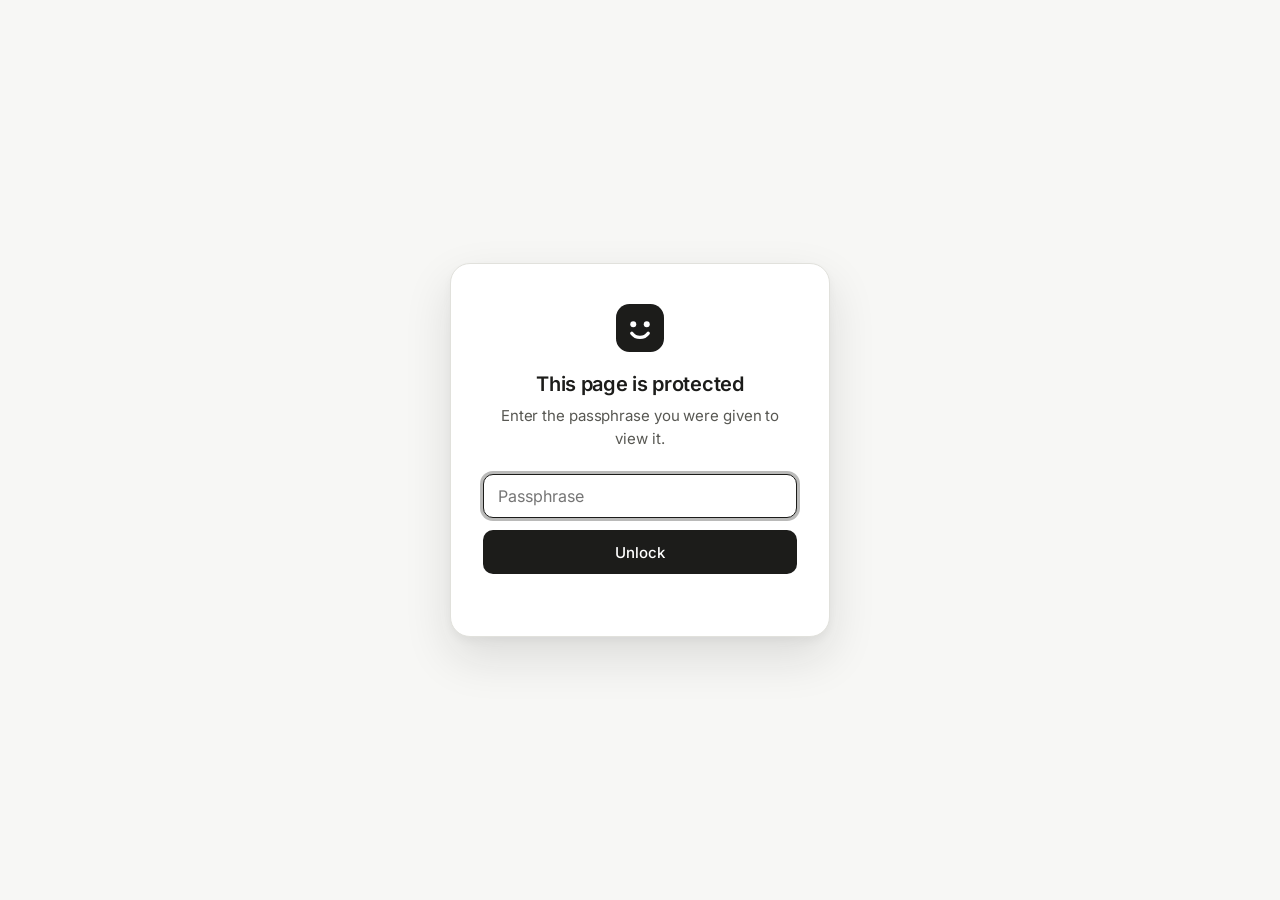
==== src/ui/static/artifact-unlock.html @ 715becd6 "New look: light, monochrome design system built on Inter Replace the neon-green, monospace "technica" ====
<!DOCTYPE html>
<html lang="en">
<head>
    <meta charset="UTF-8">
    <meta name="viewport" content="width=device-width, initial-scale=1.0">
    <title>Protected Artifact - Open Assistant</title>
    <!-- This page is served to anonymous visitors and must stay fully
         self-contained: on deployments where only the artifact route is
         public (e.g. behind an authenticating reverse proxy), any
         same-origin asset reference would bounce the visitor to a login
         wall. Everything the gate needs is inlined below — add no external
         references here. -->
    <link rel="icon" href="data:image/svg+xml,%3Csvg xmlns='http://www.w3.org/2000/svg' viewBox='0 0 32 32'%3E%3Crect width='32' height='32' rx='9' fill='%231c1c1a'/%3E%3Ccircle cx='11.5' cy='13.5' r='2' fill='white'/%3E%3Ccircle cx='20.5' cy='13.5' r='2' fill='white'/%3E%3Cpath d='M10.5 19.5c1.4 1.9 3.3 2.8 5.5 2.8s4.1-.9 5.5-2.8' fill='none' stroke='white' stroke-width='2.2' stroke-linecap='round'/%3E%3C/svg%3E">
    <style>
        /* Anonymous, self-contained page (see the comment above): it can't
           load theme.js or the design-system stylesheets, so it mirrors the
           handful of tokens it needs from css/tokens.css and inlines the
           Inter latin subset. It follows the OS colour preference directly -
           there is no signed-in user here to have a preference for. */
        @font-face {
            font-family: 'Inter';
            font-style: normal;
            font-weight: 100 900;
            font-display: swap;
            src: url([data-uri]) format('woff2');
        }
        :root {
            color-scheme: light;
            --color-bg: #f7f7f5;
            --color-surface: #ffffff;
            --color-sunken: #f1f1ee;
            --color-border: #e1e1dc;
            --color-border-control: #8e8e87;
            --color-text: #1c1c1a;
            --color-text-secondary: #585853;
            --color-accent: #1c1c1a;
            --color-accent-hover: #3a3a37;
            --color-on-accent: #ffffff;
            --color-focus-ring: rgba(28, 28, 26, 0.3);
            --color-danger-fg: #a63a32;
            --shadow-lg: 0 4px 8px rgba(28, 28, 26, 0.04), 0 20px 48px rgba(28, 28, 26, 0.12);
        }
        @media (prefers-color-scheme: dark) {
            :root {
                color-scheme: dark;
                --color-bg: #121211;
                --color-surface: #1b1b19;
                --color-sunken: #232321;
                --color-border: #2f2f2c;
                --color-border-control: #6b6b65;
                --color-text: #ededea;
                --color-text-secondary: #b5b5af;
                --color-accent: #ededea;
                --color-accent-hover: #cfcfc9;
                --color-on-accent: #121211;
                --color-focus-ring: rgba(237, 237, 234, 0.3);
                --color-danger-fg: #f29c94;
                --shadow-lg: 0 4px 8px rgba(0, 0, 0, 0.3), 0 20px 48px rgba(0, 0, 0, 0.45);
            }
        }
        * { box-sizing: border-box; }
        body {
            margin: 0;
            min-height: 100vh;
            display: flex;
            align-items: center;
            justify-content: center;
            padding: 20px;
            background: var(--color-bg);
            color: var(--color-text);
            font-family: 'Inter', ui-sans-serif, system-ui, -apple-system, 'Segoe UI', Roboto, sans-serif;
            font-feature-settings: 'cv05', 'cv11';
            letter-spacing: -0.006em;
            -webkit-font-smoothing: antialiased;
        }
        .gate-card {
            width: 100%;
            max-width: 380px;
            padding: 40px 32px 32px;
            background: var(--color-surface);
            border: 1px solid var(--color-border);
            border-radius: 20px;
            box-shadow: var(--shadow-lg);
            text-align: center;
        }
        .gate-logo {
            display: block;
            width: 48px;
            height: 48px;
            margin: 0 auto 20px;
        }
        .gate-title {
            margin: 0 0 8px;
            font-size: 1.25rem;
            font-weight: 600;
            letter-spacing: -0.015em;
        }
        .gate-subtitle {
            margin: 0 0 24px;
            color: var(--color-text-secondary);
            font-size: 0.9375rem;
            line-height: 1.55;
        }
        .gate-input {
            width: 100%;
            height: 44px;
            margin-bottom: 12px;
            padding: 0 14px;
            border: 1px solid var(--color-border-control);
            border-radius: 10px;
            background: var(--color-surface);
            color: var(--color-text);
            font: inherit;
            font-size: 1rem;
        }
        .gate-input:focus {
            outline: none;
            border-color: var(--color-accent);
            box-shadow: 0 0 0 3px var(--color-focus-ring);
        }
        .gate-button {
            width: 100%;
            height: 44px;
            border: none;
            border-radius: 10px;
            background: var(--color-accent);
            color: var(--color-on-accent);
            font: inherit;
            font-size: 0.9375rem;
            font-weight: 500;
            cursor: pointer;
            transition: background-color 120ms ease;
        }
        .gate-button:hover { background: var(--color-accent-hover); }
        .gate-button:focus-visible { outline: none; box-shadow: 0 0 0 3px var(--color-focus-ring); }
        .gate-button:disabled { opacity: 0.5; cursor: not-allowed; }
        .gate-error {
            min-height: 1.3em;
            margin: 12px 0 0;
            color: var(--color-danger-fg);
            font-size: 0.875rem;
        }
    </style>
</head>
<body>
    <main class="gate-card">
        <svg class="gate-logo" viewBox="0 0 32 32" role="img" aria-label="Open Assistant">
            <rect width="32" height="32" rx="9" fill="var(--color-accent)"/>
            <circle cx="11.5" cy="13.5" r="2" fill="var(--color-on-accent)"/>
            <circle cx="20.5" cy="13.5" r="2" fill="var(--color-on-accent)"/>
            <path d="M10.5 19.5c1.4 1.9 3.3 2.8 5.5 2.8s4.1-.9 5.5-2.8" fill="none" stroke="var(--color-on-accent)" stroke-width="2.2" stroke-linecap="round"/>
        </svg>
        <h1 class="gate-title">This page is protected</h1>
        <p class="gate-subtitle">Enter the passphrase you were given to view it.</p>
        <form id="gate-form">
            <label for="passphrase" class="gate-label" style="position:absolute;width:1px;height:1px;overflow:hidden;clip:rect(0 0 0 0);">Passphrase</label>
            <input id="passphrase" class="gate-input" type="password" placeholder="Passphrase" autocomplete="off" autofocus>
            <button id="gate-submit" class="gate-button" type="submit">Unlock</button>
        </form>
        <p id="gate-error" class="gate-error" role="alert"></p>
    </main>

    <script>
        const form = document.getElementById('gate-form');
        const errEl = document.getElementById('gate-error');
        const btn = document.getElementById('gate-submit');

        form.addEventListener('submit', async (e) => {
            e.preventDefault();
            const passphrase = document.getElementById('passphrase').value;
            if (!passphrase) return;

            // The gate is shown at /artifact/{id} — unlock lives at /artifact/{id}/unlock.
            const unlockUrl = window.location.pathname + '/unlock' + window.location.search;

            errEl.textContent = '';
            btn.disabled = true;
            try {
                const res = await fetch(unlockUrl, {
                    method: 'POST',
                    headers: { 'Content-Type': 'application/json' },
                    body: JSON.stringify({ passphrase })
                });
                if (res.ok) {
                    // Cookie is set; reloading /view now serves the artifact.
                    window.location.reload();
                } else {
                    errEl.textContent = 'Incorrect passphrase. Please try again.';
                    btn.disabled = false;
                }
            } catch (err) {
                errEl.textContent = 'Something went wrong. Please try again.';
                btn.disabled = false;
            }
        });
    </script>
</body>
</html>
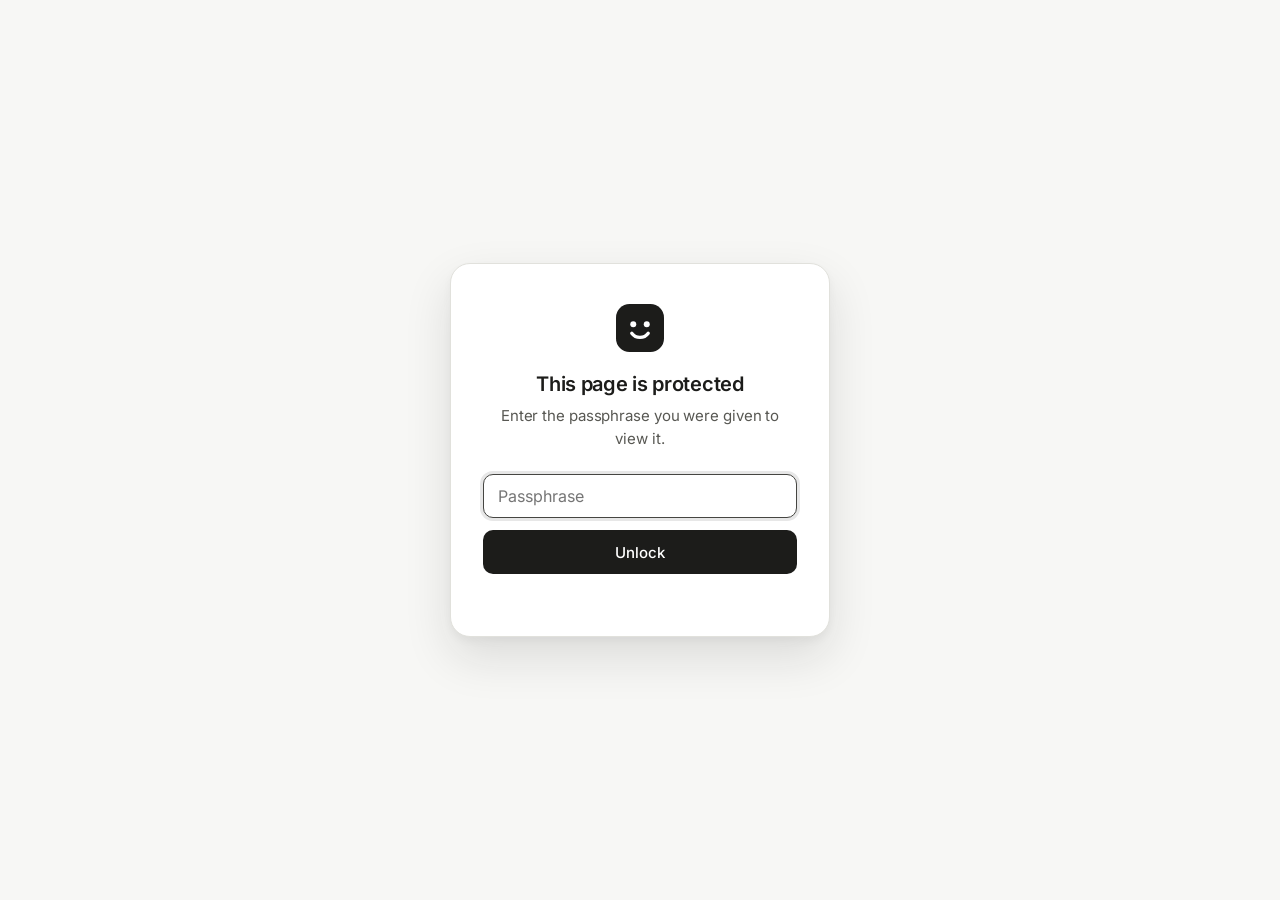
==== commit 764801bd: "Design feedback: trash buttons, red confirms, right-aligned actions, sentence case - Chat: integrati" ====
--- a/src/ui/static/artifact-unlock.html
+++ b/src/ui/static/artifact-unlock.html
@@ -115,8 +115,8 @@
         }
         .gate-input:focus {
             outline: none;
-            border-color: var(--color-accent);
-            box-shadow: 0 0 0 3px var(--color-focus-ring);
+            border-color: color-mix(in oklab, var(--color-accent) 60%, var(--color-border-control));
+            box-shadow: 0 0 0 3px color-mix(in oklab, var(--color-accent) 10%, transparent);
         }
         .gate-button {
             width: 100%;
